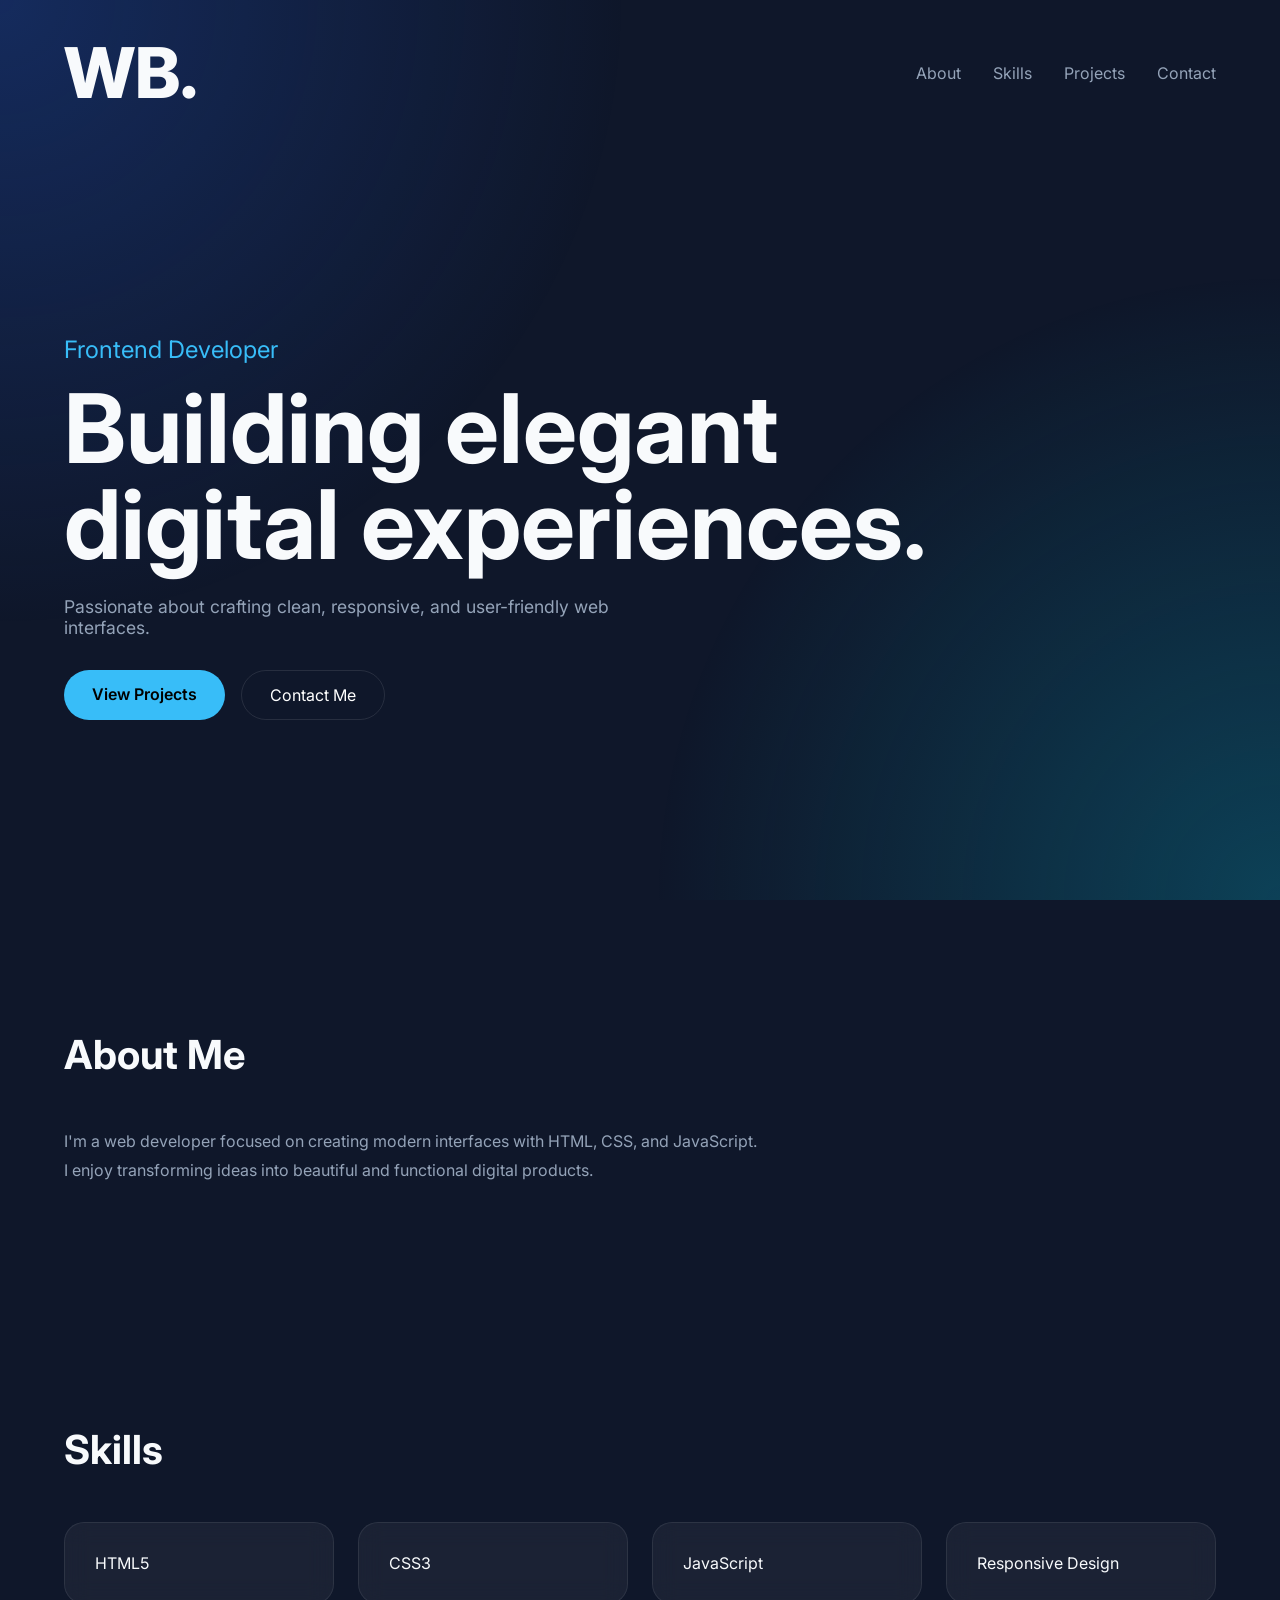
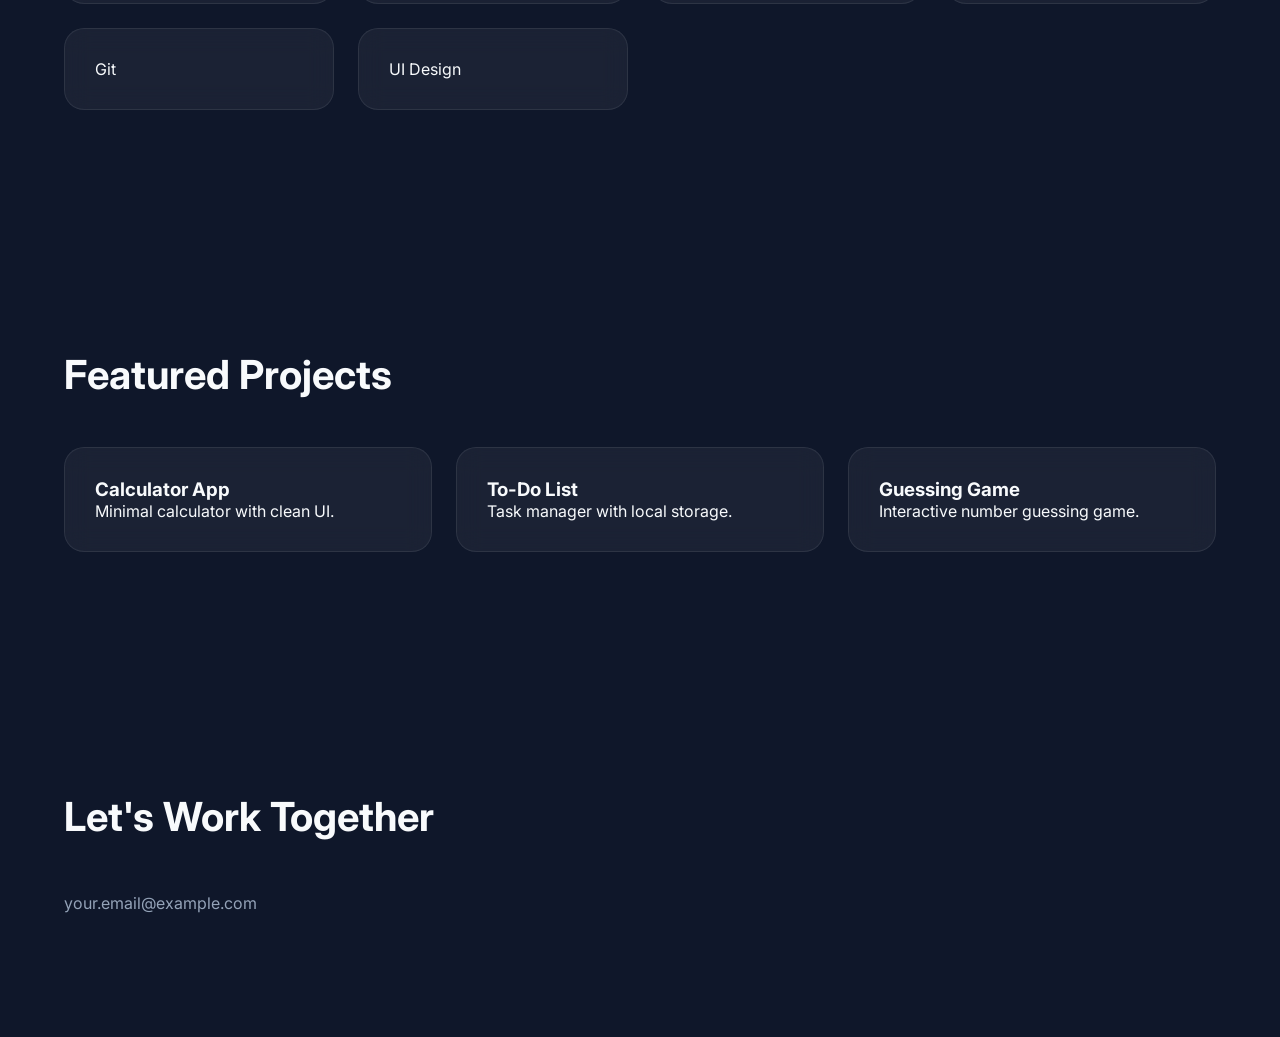
==== index.html @ 8d205279 "Add files via upload" ====
<!DOCTYPE html>
<html lang="en">
<head>
    <meta charset="UTF-8">
    <meta name="viewport" content="width=device-width, initial-scale=1.0">
    <title>WB. | Portfolio</title>
    <link rel="stylesheet" href="style.css">
</head>
<body>

    <header>
        <div class="logo">WB.</div>

        <nav class="nav">
            <a href="#about">About</a>
            <a href="#skills">Skills</a>
            <a href="#projects">Projects</a>
            <a href="#contact">Contact</a>
        </nav>
    </header>

    <main>

        <section class="hero">
            <p class="subtitle">Frontend Developer</p>

            <h1>
                Building elegant<br>
                digital experiences.
            </h1>

            <p class="description">
                Passionate about crafting clean, responsive,
                and user-friendly web interfaces.
            </p>

            <div class="buttons">
                <a href="#projects" class="btn-primary">View Projects</a>
                <a href="#contact" class="btn-secondary">Contact Me</a>
            </div>
        </section>

        <section id="about">
            <h2>About Me</h2>

            <p>
                I'm a web developer focused on creating modern
                interfaces with HTML, CSS, and JavaScript.
                I enjoy transforming ideas into beautiful
                and functional digital products.
            </p>
        </section>

        <section id="skills">
            <h2>Skills</h2>

            <div class="skills-grid">
                <div class="card">HTML5</div>
                <div class="card">CSS3</div>
                <div class="card">JavaScript</div>
                <div class="card">Responsive Design</div>
                <div class="card">Git</div>
                <div class="card">UI Design</div>
            </div>
        </section>

        <section id="projects">
            <h2>Featured Projects</h2>

            <div class="projects-grid">

                <article class="project">
                    <h3>Calculator App</h3>
                    <p>Minimal calculator with clean UI.</p>
                </article>

                <article class="project">
                    <h3>To-Do List</h3>
                    <p>Task manager with local storage.</p>
                </article>

                <article class="project">
                    <h3>Guessing Game</h3>
                    <p>Interactive number guessing game.</p>
                </article>

            </div>
        </section>

        <section id="contact">
            <h2>Let's Work Together</h2>

            <p>your.email@example.com</p>
        </section>

    </main>

</body>
</html>
---- style.css ----
@import url('https://fonts.googleapis.com/css2?family=Inter:wght@300;400;500;600;700;800;900&display=swap');

:root{
    --bg:#0f172a;
    --card:rgba(255,255,255,.05);
    --text:#f8fafc;
    --muted:#94a3b8;
    --accent:#38bdf8;
}

*{
    margin:0;
    padding:0;
    box-sizing:border-box;
}

html{
    scroll-behavior:smooth;
}

body{
    font-family:'Inter',sans-serif;
    background:var(--bg);
    color:var(--text);
}

body::before{
    content:"";
    position:fixed;
    inset:0;
    background:
    radial-gradient(circle at top left,#2563eb44,transparent 40%),
    radial-gradient(circle at bottom right,#06b6d444,transparent 40%);
    z-index:-1;
}

header{
    width:min(1200px,90%);
    margin:auto;
    padding:30px 0;

    display:flex;
    justify-content:space-between;
    align-items:center;
}

.logo{
    font-size:70px;
    font-weight:800;
}

nav{
    display:flex;
    gap:2rem;
}

nav a{
    color:var(--muted);
    text-decoration:none;
    transition:.3s;
}

nav a:hover{
    color:white;
}

section{
    width:min(1200px,90%);
    margin:auto;
    padding:120px 0;
}

.hero{
    min-height:85vh;
    display:flex;
    flex-direction:column;
    justify-content:center;
}

.subtitle{
    color:var(--accent);
    margin-bottom:1rem;
    font-size: 24px;
}

.hero h1{
    font-size:clamp(3rem,8vw,6rem);
    line-height:1;
    margin-bottom:1.5rem;
}

.description{
    max-width:600px;
    color:var(--muted);
    font-size:1.1rem;
    margin-bottom:2rem;
}

.buttons{
    display:flex;
    gap:1rem;
}

.btn-primary,
.btn-secondary{
    padding:14px 28px;
    border-radius:50px;
    text-decoration:none;
    transition:.3s;
}

.btn-primary{
    background:var(--accent);
    color:black;
    font-weight:600;
}

.btn-primary:hover{
    transform:translateY(-3px);
}

.btn-secondary{
    border:1px solid rgba(255,255,255,.1);
    color:white;
    transition: 0.5s;
}
.btn-secondary:hover{
    background-color: white;
    color: black;
    box-shadow: 0 4px 15px white;
}
.card,
.project{
    background:var(--card);
    backdrop-filter:blur(12px);
    border:1px solid rgba(255,255,255,.08);
    border-radius:20px;
    padding:30px;
}

.skills-grid,
.projects-grid{
    display:grid;
    gap:1.5rem;
    grid-template-columns:repeat(auto-fit,minmax(250px,1fr));
    cursor:pointer;
}

h2{
    font-size:2.5rem;
    margin-bottom:3rem;
}

#about p,
#contact p{
    max-width:700px;
    color:var(--muted);
    line-height:1.8;
}

.project:hover,
.card:hover{
    transform:translateY(-5px);
    transition:.3s;
    background-color: #f1faee;
    box-shadow: 0 4px 15px white;
    color: black;
}

@media(max-width:768px){

    header{
        flex-direction:column;
        gap:1rem;
    }

    nav{
        gap:1rem;
        flex-wrap:wrap;
        justify-content:center;
        background-color:white;
    }
    .nav a{
        transition: 0.5s;
        font-weight: bold;
    }
    .nav a:hover{
        transform: translateY(-3px);
    }
    .buttons{
        flex-direction:column;
        width:max-content;
    }
}
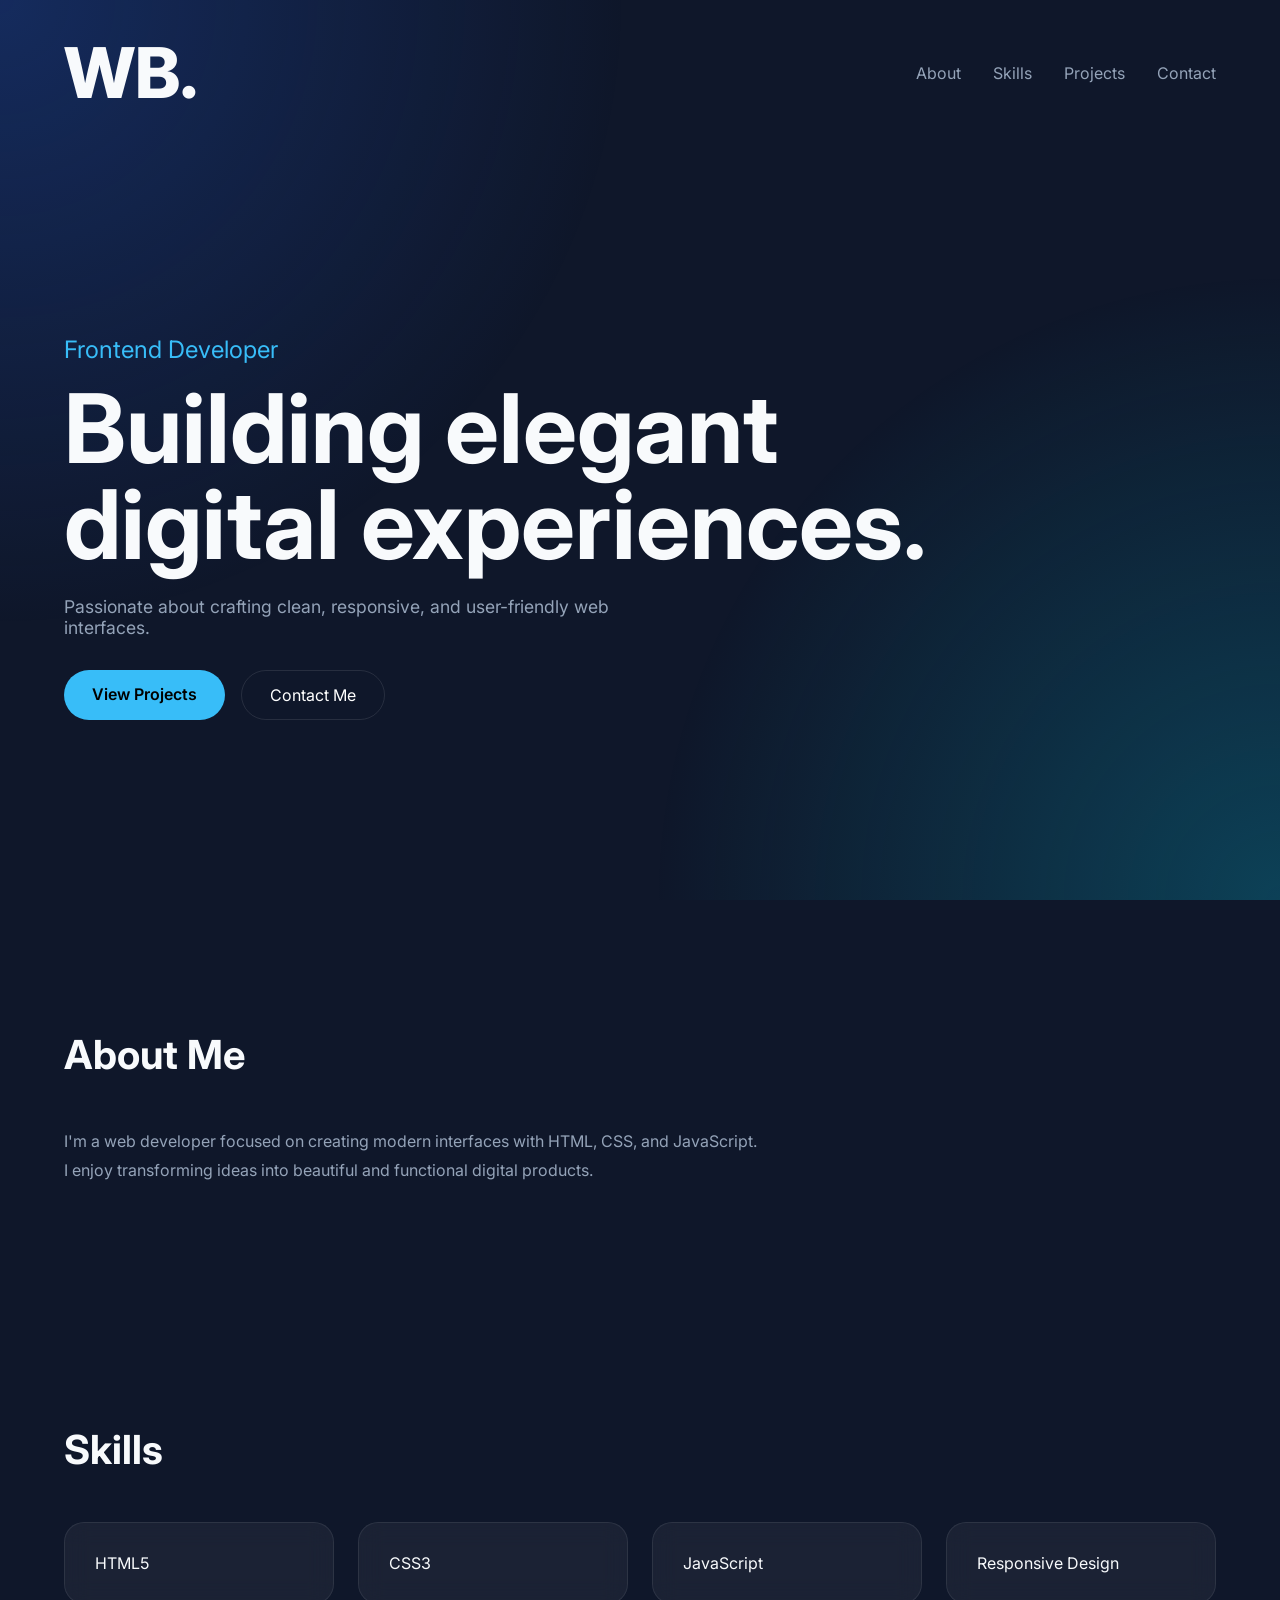
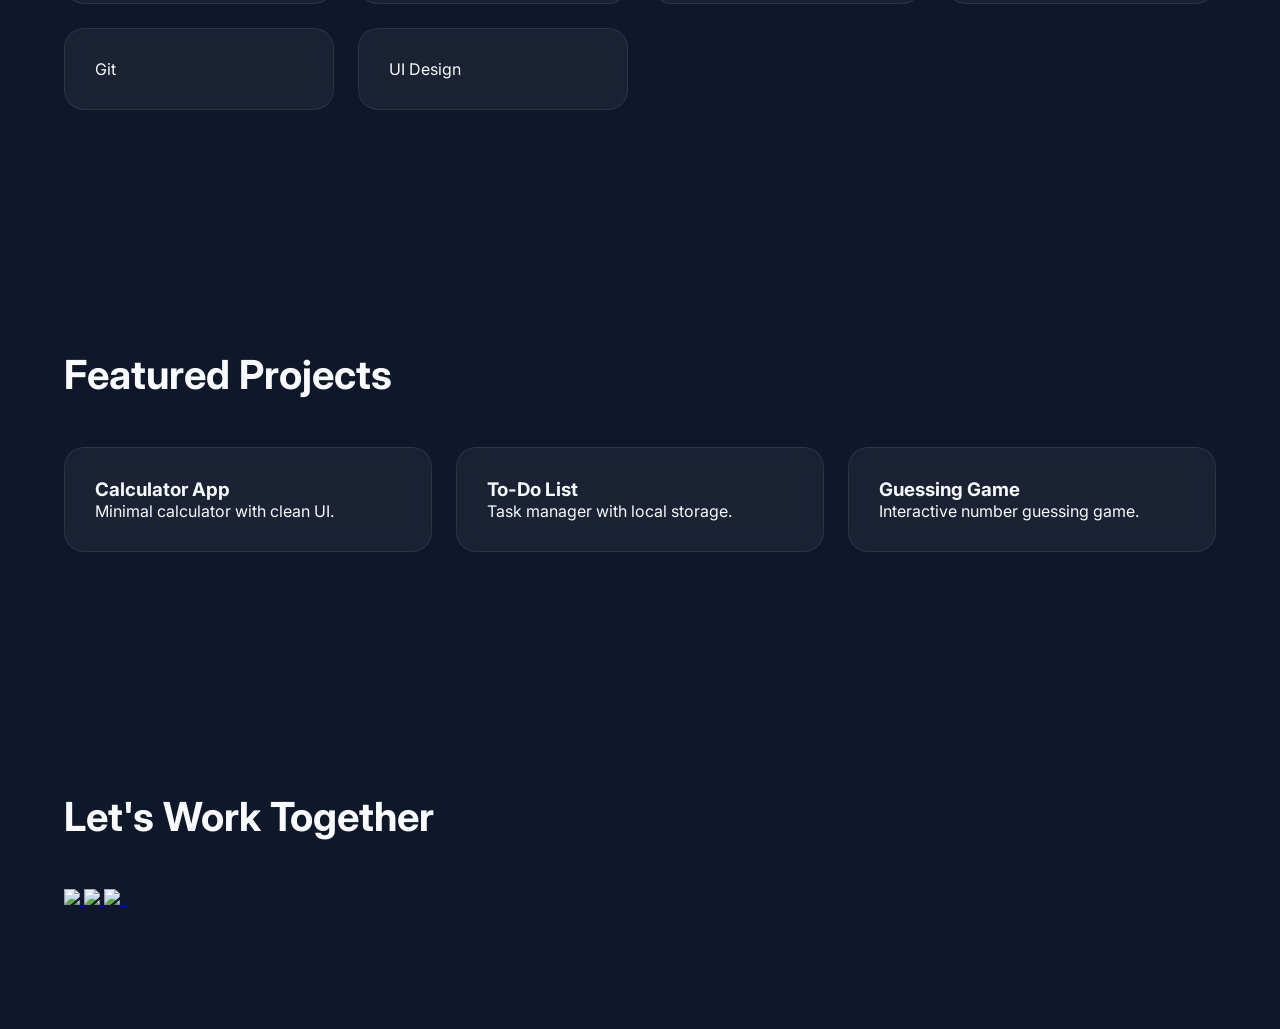
==== commit f428ac38: "Update contact section with social media links Added social media links in the contact section." ====
--- a/index.html
+++ b/index.html
@@ -89,11 +89,27 @@
 
         <section id="contact">
             <h2>Let's Work Together</h2>
-
-            <p>your.email@example.com</p>
+           <div class="logos">
+            <a href="https://www.instagram.com/x_wb_.19?igsh=MW9uenp1cnA5Nm1wbg==">
+                <img src="images/instagram (2).png" >
+            </a>
+            <a href="https://www.facebook.com/share/17inxm1Dd1/">
+                <img src="images/facebook (1).png">
+            </a>
+            <a href="https://www.linkedin.com/in/wissem-bourchak-7b13b3387?utm_source=share_via&utm_content=profile&utm_medium=member_android">
+                <img src="images/linkedin1.png" >
+            </a>
+            <a href="https://wa.me/213656374631">
+                <img src="images/whatsapp2.png" alt="">
+            </a>
+            <a href="https://t.me/Bourchakwissem">
+                <img src="images/telegram2.png" alt="">
+            </a>
+        </div>
+            
         </section>
 
     </main>
 
 </body>
-</html>+</html>
